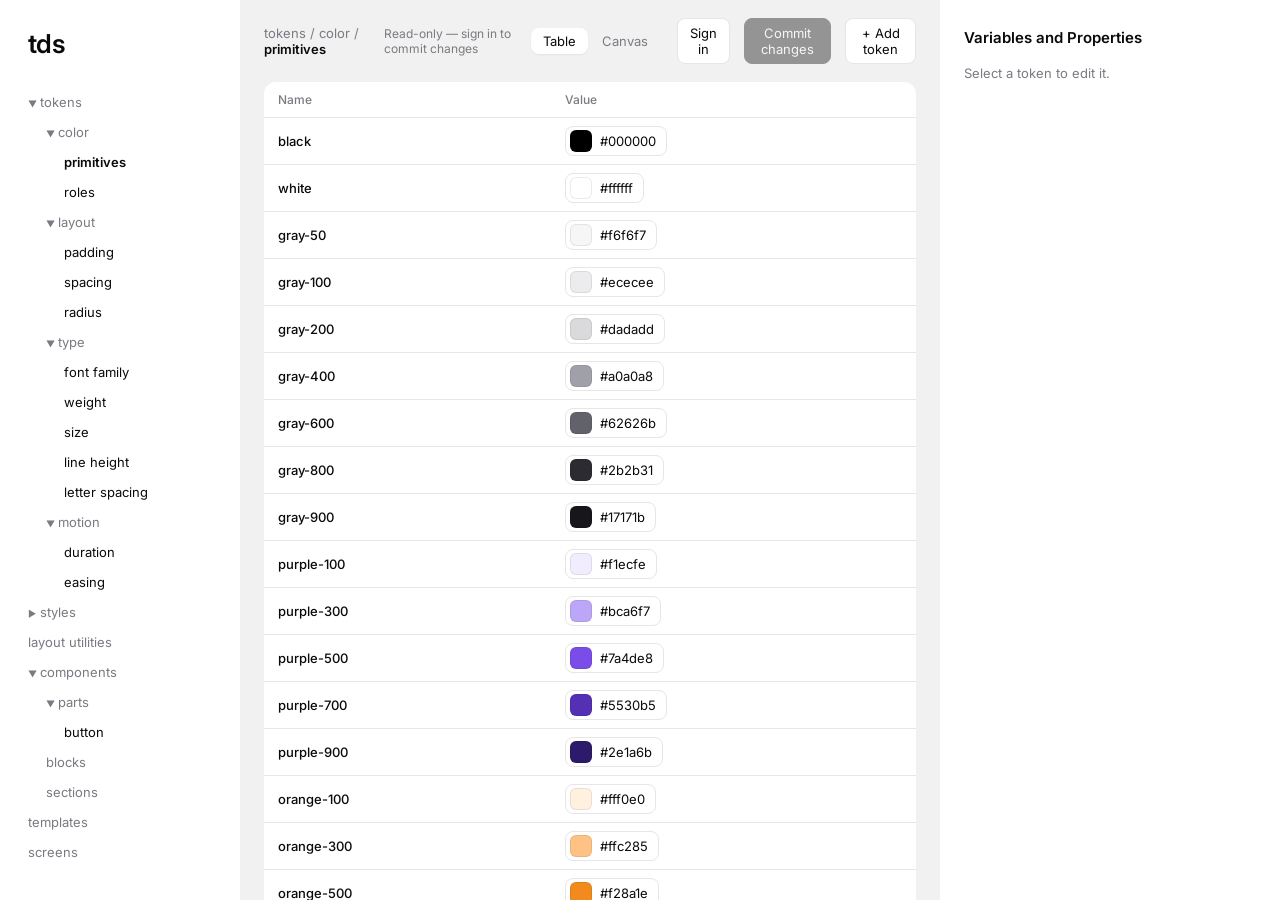
==== editor/index.html @ 75228268 "Add component selection to the editor canvas - Components index and a generic component page rendere" ====
<!doctype html>
<html lang="en">
<head>
  <meta charset="utf-8"><meta name="viewport" content="width=device-width, initial-scale=1">
  <title>tds editor</title>
  <link rel="stylesheet" href="../tds/foundations/fonts.css">
  <link rel="stylesheet" href="editor.css">
</head>
<body>
  <div class="app">
    <nav class="nav" id="nav"></nav>
    <main class="center">
      <header class="center-head">
        <div class="crumbs" id="crumbs"></div>
        <div class="head-actions">
          <span class="status" id="status"></span>
          <div class="seg" id="viewseg"><button data-view="table">Table</button><button data-view="canvas">Canvas</button></div>
          <button class="btn" id="signin" hidden>GitHub</button>
          <button class="btn dark" id="commit" hidden>Commit changes</button>
          <button class="btn" id="add">+ Add token</button>
        </div>
      </header>
      <div class="toolbar" id="toolbar" hidden>
        <select id="device"></select>
        <span class="dims"><input id="dw" type="number" min="200" max="3000"> <span>×</span> <input id="dh" type="number" min="200" max="3000"></span>
        <span class="spacer"></span>
        <div class="seg"><button id="t-wire">Wireframe</button><button id="t-dark">Dark Mode</button></div>
      </div>
      <div class="center-body" id="body"></div>
      <div class="stage" id="stage" hidden><div id="wrap"><div id="frame"><iframe id="screen" src="../preview/index.html" title="canvas"></iframe></div></div></div>
    </main>
    <aside class="panel" id="panel"></aside>
  </div>
  <dialog id="dlg"><form method="dialog" class="dlg">
    <h2>GitHub</h2>
    <p class="mute">Edits are saved as commits to the repo. Create a <a href="https://github.com/settings/personal-access-tokens/new" target="_blank" rel="noopener">fine-grained token</a> for this repository with <b>Contents: Read and write</b>. It is kept only in this browser.</p>
    <div class="field"><label>Token</label><input type="text" id="g-token" class="secret" autocomplete="off" autocapitalize="off" spellcheck="false" data-lpignore="true" data-1p-ignore></div>
    <div class="field"><label>Repository</label><input id="g-repo" placeholder="owner/repo"></div>
    <div class="field"><label>Branch</label><input id="g-branch"></div>
    <div class="dlg-actions"><button class="btn" value="cancel">Cancel</button><button class="btn dark" value="ok">Save</button></div>
  </form></dialog>
  <script type="module" src="editor.js"></script>
</body>
</html>
---- tds/foundations/fonts.css ----
@import url("https://fonts.googleapis.com/css2?family=DM+Mono:wght@400;500&family=Inter:wght@300;400;500;600;700&display=swap");

@font-face {
  font-family: "PP Editorial New";
  font-weight: 400;
  font-style: normal;
  font-display: swap;
  src: url("../assets/fonts/PPEditorialNew-Regular.woff2") format("woff2"),
       url("../assets/fonts/PPEditorialNew-Regular.woff") format("woff");
}
---- editor/editor.css ----
:root { --ink:#0a0a0c; --mute:#7a7a82; --line:#e6e6e8; --soft:#f1f1f1; --chip:#f6f6f6; font-family:Inter,system-ui,sans-serif; font-size:13px; color:var(--ink); }
* { box-sizing:border-box; margin:0; }
body { background:#f6f6f6; height:100vh; overflow:hidden; }
button, input, select { font:inherit; color:inherit; }
.app { display:grid; grid-template-columns:240px minmax(0,1fr) 340px; grid-template-rows:minmax(0,1fr); height:100vh; }

/* nav */
.nav { background:#fff; padding:28px 0 24px 28px; overflow:auto; }
.nav h1 { font-size:26px; font-weight:600; letter-spacing:-.02em; margin-bottom:28px; }
.nav ul { list-style:none; padding:0; }
.nav li > .row { display:block; width:100%; text-align:left; background:none; border:0; padding:7px 0; cursor:pointer; color:var(--ink); }
.nav ul ul { margin-left:18px; }
.nav .row.active { font-weight:600; }
.nav .row.ph { color:var(--mute); }
.nav .row .caret { display:inline-block; width:12px; color:var(--mute); font-size:9px; }

/* center */
.center { background:var(--soft); display:flex; flex-direction:column; min-width:0; }
.center-head { display:flex; justify-content:space-between; align-items:center; padding:18px 24px; }
.crumbs { color:var(--mute); } .crumbs b { color:var(--ink); font-weight:600; }
.head-actions { display:flex; align-items:center; gap:14px; }
.status { color:var(--mute); font-size:12px; } .status.err { color:#c0392b; }
.btn { background:#fff; border:1px solid var(--line); border-radius:8px; padding:6px 12px; cursor:pointer; }
.btn:hover { background:#fafafa; }
.btn.dark { background:var(--ink); color:#fff; border-color:var(--ink); }
.center-body { overflow:auto; padding:0 24px 24px; flex:1; }
.empty { color:var(--mute); padding:40px 0; }

table { width:100%; border-collapse:collapse; background:#fff; border-radius:12px; overflow:hidden; }
th { text-align:left; font-weight:500; color:var(--mute); padding:10px 14px; border-bottom:1px solid var(--line); font-size:12px; }
td { padding:8px 14px; border-bottom:1px solid var(--line); vertical-align:middle; }
tr.item { cursor:pointer; } tr.item:hover td { background:#fafafa; } tr.item.sel td { background:#f1ecfe; }
tr.group td { background:var(--chip); color:var(--mute); font-size:12px; padding:6px 14px; }
td.name { font-weight:500; white-space:nowrap; }

.chip { display:inline-flex; align-items:center; gap:8px; border:1px solid var(--line); border-radius:8px; padding:3px 10px 3px 4px; background:#fff; }
.chip em { font-style:normal; color:var(--mute); }
.sw { --rgba:#000; display:inline-block; width:22px; height:22px; border-radius:6px; border:1px solid rgb(0 0 0 / .08);
  background:linear-gradient(var(--rgba), var(--rgba)), repeating-conic-gradient(#ddd 0 25%, #fff 0 50%) 0 0 / 8px 8px; }
.sw.lg { width:100%; height:72px; border-radius:10px; }
.bar { height:10px; background:#7a4de8; border-radius:3px; max-width:200px; }
.box { width:44px; height:44px; background:#ececee; border:1px solid #c9c9ce; }
.sample { font-size:18px; line-height:1.2; }
.dot-track { width:120px; height:10px; background:#ececee; border-radius:5px; position:relative; }
.dot { position:absolute; top:0; left:0; width:10px; height:10px; border-radius:5px; background:#7a4de8; animation:slide var(--d,240ms) var(--e,ease) infinite alternate; animation-duration:calc(var(--d) * 1); }
@keyframes slide { to { left:110px; } }
.curve { background:#fff; border:1px solid var(--line); border-radius:6px; }
.mute { color:var(--mute); }

/* panel */
.panel { background:#fff; padding:28px 24px; overflow:auto; display:flex; flex-direction:column; gap:14px; }
.panel h2 { font-size:15px; font-weight:600; margin-bottom:4px; }
.field { display:flex; flex-direction:column; gap:5px; }
.field label, .section { color:var(--mute); font-size:12px; }
.section { margin-top:8px; font-weight:600; color:var(--ink); }
.field input, .field select { background:var(--chip); border:1px solid transparent; border-radius:8px; padding:8px 10px; width:100%; }
.field input:focus, .field select:focus { outline:none; border-color:#7a4de8; background:#fff; }
.pair { display:grid; grid-template-columns:1fr 90px; gap:8px; }
.hexrow { display:grid; grid-template-columns:44px 1fr; gap:8px; } .hexrow input[type=color] { padding:2px; height:36px; cursor:pointer; }
.bez { display:grid; grid-template-columns:repeat(4,1fr); gap:6px; }
.err-msg { color:#c0392b; font-size:12px; min-height:14px; }
.spacer { flex:1; }

[hidden] { display:none !important; }

/* view toggle + canvas toolbar */
.seg { display:inline-flex; gap:2px; padding:3px; border-radius:10px; }
.seg button { background:none; border:0; border-radius:8px; padding:5px 12px; cursor:pointer; color:var(--mute); }
.seg button.on { background:#fff; color:var(--ink); box-shadow:0 1px 2px rgb(0 0 0 / .06); }
.toolbar { display:flex; align-items:center; gap:14px; padding:0 24px 12px; color:var(--mute); }
.toolbar select { background:none; border:0; font-size:15px; color:#444; cursor:pointer; padding:4px 0; }
.dims { display:inline-flex; align-items:center; gap:6px; font-size:15px; }
.dims input { width:56px; background:none; border:0; border-bottom:1px solid transparent; color:var(--mute); font-size:15px; text-align:center; -moz-appearance:textfield; }
.dims input::-webkit-inner-spin-button { appearance:none; }
.dims input:focus { outline:none; border-bottom-color:var(--mute); color:var(--ink); }

/* canvas */
.stage { flex:1; min-height:0; display:flex; align-items:center; justify-content:center; padding:8px 24px 24px; overflow:hidden; }
#frame { transform-origin:top left; background:#000; box-shadow:0 12px 40px rgb(0 0 0 / .12); }
#frame.phone { border-radius:44px; padding:10px; }
#frame.plain { border-radius:10px; padding:0; border:1px solid var(--line); background:#fff; }
#screen { display:block; border:0; background:#fff; }
#frame.phone #screen { border-radius:34px; }
#frame.plain #screen { border-radius:9px; }

dialog { border:0; border-radius:14px; padding:0; width:420px; box-shadow:0 20px 60px rgb(0 0 0 / .25); }
dialog::backdrop { background:rgb(0 0 0 / .3); }
.dlg { padding:24px; display:flex; flex-direction:column; gap:14px; }
.dlg a { color:#7a4de8; }
.dlg-actions { display:flex; justify-content:flex-end; gap:8px; margin-top:6px; }
.btn:disabled { opacity:.4; cursor:default; }
.secret { -webkit-text-security:disc; font-family:Menlo,monospace; }
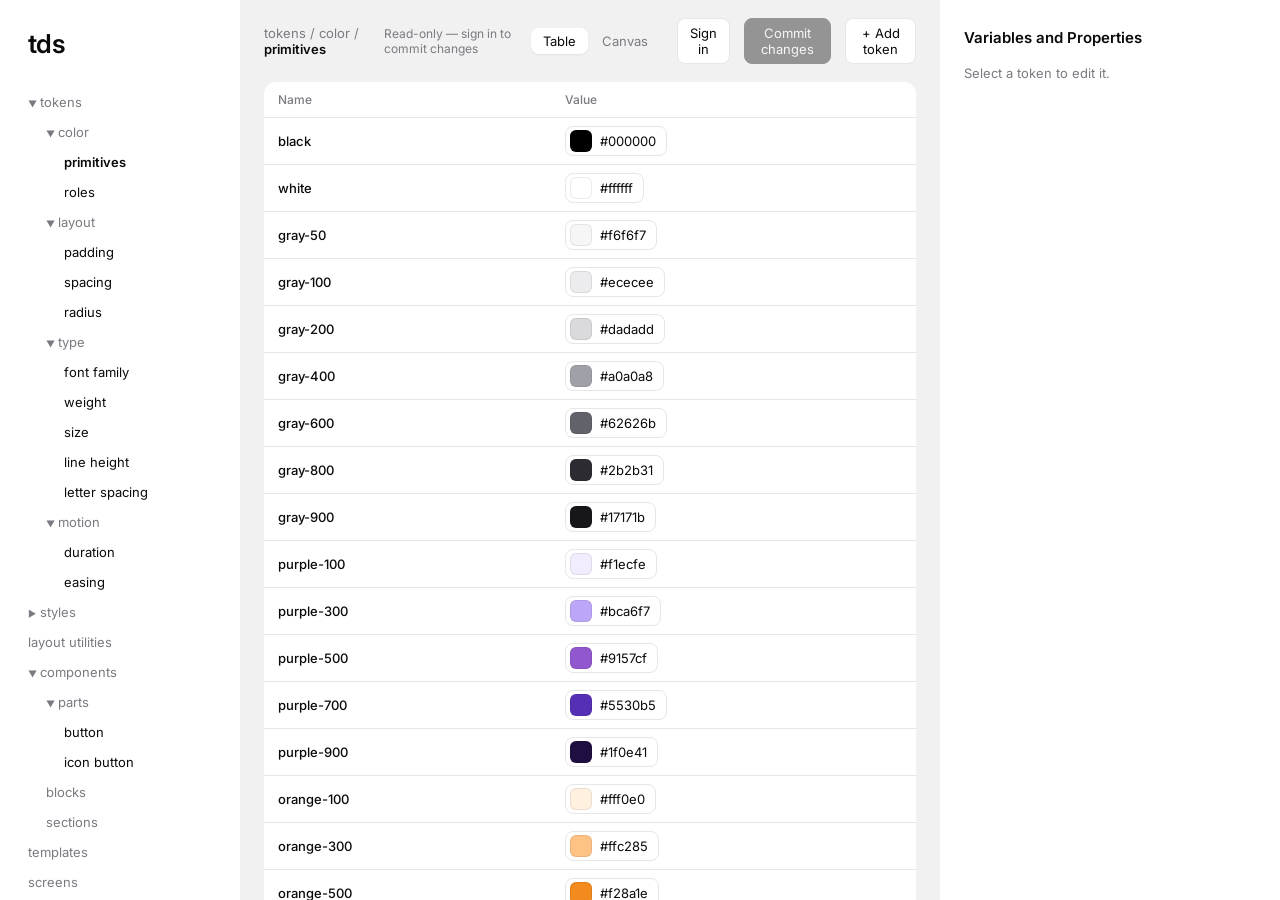
==== commit 2e0b26bf: "Rebuild button from Figma, add icon button, Wireframe Mode switch - Tokens move to the Figma palette" ====
--- a/editor/index.html
+++ b/editor/index.html
@@ -24,7 +24,7 @@
         <select id="device"></select>
         <span class="dims"><input id="dw" type="number" min="200" max="3000"> <span>×</span> <input id="dh" type="number" min="200" max="3000"></span>
         <span class="spacer"></span>
-        <div class="seg"><button id="t-wire">Wireframe</button><button id="t-dark">Dark Mode</button></div>
+        <label class="switch"><span>Wireframe Mode</span><input type="checkbox" id="t-wire" role="switch"><i></i></label>
       </div>
       <div class="center-body" id="body"></div>
       <div class="stage" id="stage" hidden><div id="wrap"><div id="frame"><iframe id="screen" src="../preview/index.html" title="canvas"></iframe></div></div></div>
--- a/editor/editor.css
+++ b/editor/editor.css
@@ -79,7 +79,7 @@
 #frame { transform-origin:top left; background:#000; box-shadow:0 12px 40px rgb(0 0 0 / .12); }
 #frame.phone { border-radius:44px; padding:10px; }
 #frame.plain { border-radius:10px; padding:0; border:1px solid var(--line); background:#fff; }
-#screen { display:block; border:0; background:#fff; }
+#screen { display:block; border:0; background:#17171b; }
 #frame.phone #screen { border-radius:34px; }
 #frame.plain #screen { border-radius:9px; }
 
@@ -90,3 +90,12 @@
 .dlg-actions { display:flex; justify-content:flex-end; gap:8px; margin-top:6px; }
 .btn:disabled { opacity:.4; cursor:default; }
 .secret { -webkit-text-security:disc; font-family:Menlo,monospace; }
+
+/* toggle switch */
+.switch { display:inline-flex; align-items:center; gap:10px; cursor:pointer; color:var(--ink); font-size:14px; user-select:none; }
+.switch input { position:absolute; opacity:0; width:0; height:0; }
+.switch i { position:relative; width:40px; height:24px; border-radius:12px; background:#cfcfd4; transition:background .15s; }
+.switch i::after { content:""; position:absolute; top:3px; left:3px; width:18px; height:18px; border-radius:50%; background:#fff; box-shadow:0 1px 2px rgb(0 0 0 / .25); transition:transform .15s; }
+.switch input:checked + i { background:#1f0e41; }
+.switch input:checked + i::after { transform:translateX(16px); }
+.switch input:focus-visible + i { outline:2px solid #7a4de8; outline-offset:2px; }
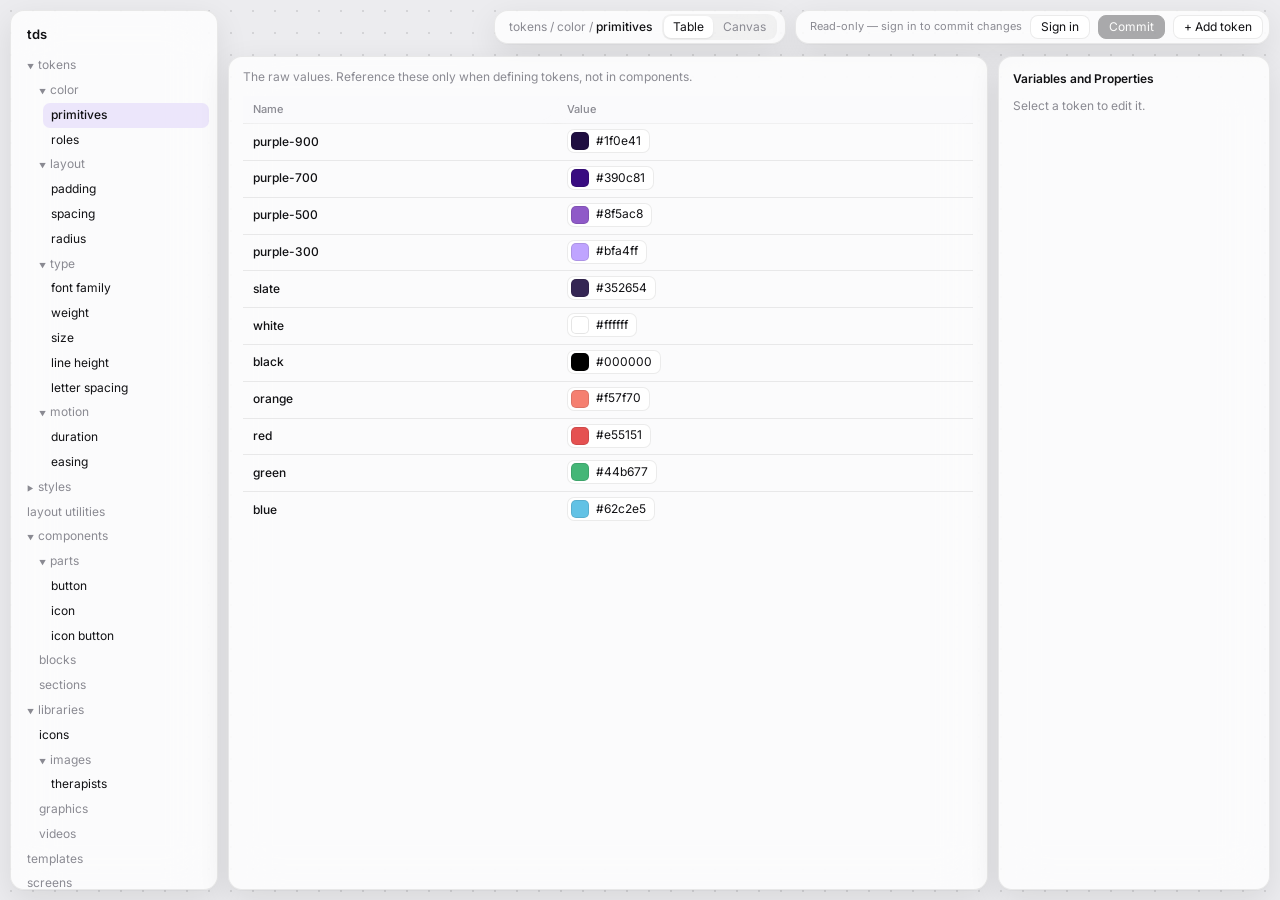
==== commit d5aa897a: "Editor: full-screen canvas with floating panels, ⌘\ hides the UI - Canvas fills the window on a dott" ====
--- a/editor/index.html
+++ b/editor/index.html
@@ -7,30 +7,37 @@
   <link rel="stylesheet" href="editor.css">
 </head>
 <body>
-  <div class="app">
-    <nav class="nav" id="nav"></nav>
-    <main class="center">
-      <header class="center-head">
-        <div class="crumbs" id="crumbs"></div>
-        <div class="head-actions">
-          <span class="status" id="status"></span>
-          <div class="seg" id="viewseg"><button data-view="table">Table</button><button data-view="canvas">Canvas</button></div>
-          <button class="btn" id="signin" hidden>GitHub</button>
-          <button class="btn dark" id="commit" hidden>Commit changes</button>
-          <button class="btn" id="add">+ Add token</button>
-        </div>
-      </header>
-      <div class="toolbar" id="toolbar" hidden>
-        <select id="device"></select>
-        <span class="dims"><input id="dw" type="number" min="200" max="3000"> <span>×</span> <input id="dh" type="number" min="200" max="3000"></span>
-        <span class="spacer"></span>
+  <div class="app" id="app" data-ui="on">
+    <!-- the design: full-screen canvas -->
+    <div class="stage" id="stage" hidden><div id="wrap"><div id="frame"><iframe id="screen" src="../preview/index.html" title="canvas"></iframe></div></div></div>
+
+    <!-- everything below floats on top and hides with ⌘\ -->
+    <nav class="float nav" id="nav"></nav>
+
+    <div class="float tb top" id="topbar">
+      <div class="crumbs" id="crumbs"></div>
+      <div class="group" id="toolbar" hidden>
+        <i class="sep"></i>
+        <select id="device" aria-label="Device"></select>
+        <span class="dims"><input id="dw" type="number" min="200" max="3000" aria-label="Width"><span>×</span><input id="dh" type="number" min="200" max="3000" aria-label="Height"></span>
+        <i class="sep"></i>
         <label class="switch"><span>Wireframe Mode</span><input type="checkbox" id="t-wire" role="switch"><i></i></label>
       </div>
-      <div class="center-body" id="body"></div>
-      <div class="stage" id="stage" hidden><div id="wrap"><div id="frame"><iframe id="screen" src="../preview/index.html" title="canvas"></iframe></div></div></div>
-    </main>
-    <aside class="panel" id="panel"></aside>
+      <div class="seg" id="viewseg"><button data-view="table">Table</button><button data-view="canvas">Canvas</button></div>
+    </div>
+
+    <div class="float tb actions" id="actions">
+      <span class="status" id="status"></span>
+      <button class="btn" id="signin" hidden>GitHub</button>
+      <button class="btn dark" id="commit" hidden>Commit</button>
+      <button class="btn" id="add">+ Add token</button>
+    </div>
+
+    <main class="float sheet" id="sheet"><div class="center-body" id="body"></div></main>
+    <aside class="float panel" id="panel"></aside>
   </div>
+  <div class="hint" id="hint">⌘\ shows the interface</div>
+
   <dialog id="dlg"><form method="dialog" class="dlg">
     <h2>GitHub</h2>
     <p class="mute">Edits are saved as commits to the repo. Create a <a href="https://github.com/settings/personal-access-tokens/new" target="_blank" rel="noopener">fine-grained token</a> for this repository with <b>Contents: Read and write</b>. It is kept only in this browser.</p>
--- a/editor/editor.css
+++ b/editor/editor.css
@@ -1,101 +1,146 @@
-:root { --ink:#0a0a0c; --mute:#7a7a82; --line:#e6e6e8; --soft:#f1f1f1; --chip:#f6f6f6; font-family:Inter,system-ui,sans-serif; font-size:13px; color:var(--ink); }
+/* Editor shell: the design is the hero. A full-screen canvas with small floating panels on top. */
+:root { --ink:#111114; --mute:#8a8a92; --line:rgb(0 0 0 / .08); --chip:rgb(0 0 0 / .045); --accent:#7a4de8;
+  --glass:rgb(255 255 255 / .8); --r:14px; --nav-w:208px; --panel-w:272px; --gap:10px;
+  font-family:Inter,system-ui,sans-serif; font-size:12px; line-height:1.4; color:var(--ink); }
 * { box-sizing:border-box; margin:0; }
-body { background:#f6f6f6; height:100vh; overflow:hidden; }
+[hidden] { display:none !important; }
+body { height:100vh; overflow:hidden; background:#ececef; -webkit-font-smoothing:antialiased; }
 button, input, select { font:inherit; color:inherit; }
-.app { display:grid; grid-template-columns:240px minmax(0,1fr) 340px; grid-template-rows:minmax(0,1fr); height:100vh; }
+button { cursor:pointer; }
+
+.app { position:fixed; inset:0; background:#ececef radial-gradient(circle, rgb(0 0 0 / .1) 1px, transparent 1.2px) 0 0 / 22px 22px; }
+
+/* floating surfaces */
+.float { position:absolute; background:var(--glass); backdrop-filter:blur(24px) saturate(1.5); -webkit-backdrop-filter:blur(24px) saturate(1.5);
+  border:1px solid var(--line); border-radius:var(--r); box-shadow:0 1px 1px rgb(0 0 0 / .03), 0 10px 32px rgb(0 0 0 / .09);
+  transition:opacity .18s ease, transform .22s ease; }
+.app[data-ui="off"] .float { opacity:0; pointer-events:none; }
+.app[data-ui="off"] .nav { transform:translateX(-12px); }
+.app[data-ui="off"] .panel, .app[data-ui="off"] .actions { transform:translateX(12px); }
+.app[data-ui="off"] .top { transform:translate(-50%,-8px); }
+.hint { position:fixed; left:50%; bottom:18px; transform:translateX(-50%); padding:6px 12px; border-radius:999px; background:rgb(17 17 20 / .8); color:#fff; font-size:11px;
+  opacity:0; pointer-events:none; transition:opacity .25s; }
+.hint.show { opacity:1; }
 
 /* nav */
-.nav { background:#fff; padding:28px 0 24px 28px; overflow:auto; }
-.nav h1 { font-size:26px; font-weight:600; letter-spacing:-.02em; margin-bottom:28px; }
+.nav { left:var(--gap); top:var(--gap); bottom:var(--gap); width:var(--nav-w); padding:14px 8px 12px; overflow:auto; }
+.nav h1 { font-size:13px; font-weight:600; letter-spacing:-.01em; padding:0 8px; margin-bottom:10px; }
 .nav ul { list-style:none; padding:0; }
-.nav li > .row { display:block; width:100%; text-align:left; background:none; border:0; padding:7px 0; cursor:pointer; color:var(--ink); }
-.nav ul ul { margin-left:18px; }
-.nav .row.active { font-weight:600; }
+.nav ul ul { margin-left:12px; }
+.nav li > .row { display:block; width:100%; text-align:left; background:none; border:0; border-radius:7px; padding:4px 8px; color:var(--ink); }
+.nav li > .row:hover { background:var(--chip); }
+.nav .row.active { background:rgb(122 77 232 / .12); font-weight:500; }
 .nav .row.ph { color:var(--mute); }
-.nav .row .caret { display:inline-block; width:12px; color:var(--mute); font-size:9px; }
+.nav .row .caret { display:inline-block; width:11px; color:var(--mute); font-size:7px; }
 
-/* center */
-.center { background:var(--soft); display:flex; flex-direction:column; min-width:0; }
-.center-head { display:flex; justify-content:space-between; align-items:center; padding:18px 24px; }
-.crumbs { color:var(--mute); } .crumbs b { color:var(--ink); font-weight:600; }
-.head-actions { display:flex; align-items:center; gap:14px; }
-.status { color:var(--mute); font-size:12px; } .status.err { color:#c0392b; }
-.btn { background:#fff; border:1px solid var(--line); border-radius:8px; padding:6px 12px; cursor:pointer; }
-.btn:hover { background:#fafafa; }
+/* top bar + actions */
+.tb { height:34px; display:flex; align-items:center; gap:10px; padding:0 8px 0 14px; white-space:nowrap; }
+.top { top:var(--gap); left:50%; transform:translateX(-50%); max-width:calc(100vw - 2*(var(--nav-w) + 3*var(--gap)) - 40px); }
+.group { display:flex; align-items:center; gap:10px; }
+.sep { width:1px; height:14px; background:var(--line); }
+.crumbs { color:var(--mute); overflow:hidden; text-overflow:ellipsis; } .crumbs b { color:var(--ink); font-weight:500; }
+.actions { top:var(--gap); right:var(--gap); padding:0 6px 0 14px; gap:8px; }
+.status { color:var(--mute); font-size:11px; max-width:220px; overflow:hidden; text-overflow:ellipsis; } .status.err { color:#c0392b; }
+
+.btn { background:rgb(255 255 255 / .9); border:1px solid var(--line); border-radius:8px; padding:3px 10px; height:24px; }
+.btn:hover { background:#fff; }
 .btn.dark { background:var(--ink); color:#fff; border-color:var(--ink); }
-.center-body { overflow:auto; padding:0 24px 24px; flex:1; }
-.empty { color:var(--mute); padding:40px 0; }
+.btn:disabled { opacity:.35; cursor:default; }
 
-table { width:100%; border-collapse:collapse; background:#fff; border-radius:12px; overflow:hidden; }
-th { text-align:left; font-weight:500; color:var(--mute); padding:10px 14px; border-bottom:1px solid var(--line); font-size:12px; }
-td { padding:8px 14px; border-bottom:1px solid var(--line); vertical-align:middle; }
-tr.item { cursor:pointer; } tr.item:hover td { background:#fafafa; } tr.item.sel td { background:#f1ecfe; }
-tr.group td { background:var(--chip); color:var(--mute); font-size:12px; padding:6px 14px; }
+.seg { display:inline-flex; gap:1px; padding:2px; border-radius:9px; background:var(--chip); }
+.seg button { background:none; border:0; border-radius:7px; padding:2px 9px; color:var(--mute); height:22px; }
+.seg button.on { background:#fff; color:var(--ink); box-shadow:0 1px 2px rgb(0 0 0 / .08); }
+
+.top select { background:none; border:0; color:var(--ink); padding:2px 0; max-width:130px; }
+.dims { display:inline-flex; align-items:center; gap:3px; color:var(--mute); }
+.dims input { width:38px; background:none; border:0; text-align:center; color:var(--mute); -moz-appearance:textfield; padding:2px 0; border-radius:4px; }
+.dims input::-webkit-inner-spin-button { appearance:none; }
+.dims input:focus { outline:none; background:var(--chip); color:var(--ink); }
+
+.switch { display:inline-flex; align-items:center; gap:7px; cursor:pointer; user-select:none; }
+.switch input { position:absolute; opacity:0; width:0; height:0; }
+.switch i { position:relative; width:26px; height:16px; border-radius:8px; background:#cdcdd3; transition:background .15s; }
+.switch i::after { content:""; position:absolute; top:2px; left:2px; width:12px; height:12px; border-radius:50%; background:#fff; box-shadow:0 1px 2px rgb(0 0 0 / .25); transition:transform .15s; }
+.switch input:checked + i { background:var(--ink); }
+.switch input:checked + i::after { transform:translateX(10px); }
+.switch input:focus-visible + i { outline:2px solid var(--accent); outline-offset:2px; }
+
+/* sheet (tokens, libraries) */
+.sheet { left:calc(var(--nav-w) + 2*var(--gap)); right:calc(var(--panel-w) + 2*var(--gap)); top:56px; bottom:var(--gap); display:flex; flex-direction:column; min-width:0; overflow:hidden; }
+.center-body { overflow:auto; padding:10px 14px 16px; flex:1; }
+.empty { color:var(--mute); padding:32px 0; }
+.mute { color:var(--mute); }
+.desc { margin:2px 0 10px; }
+
+table { width:100%; border-collapse:collapse; }
+th { text-align:left; font-weight:500; color:var(--mute); padding:6px 10px; font-size:11px; position:sticky; top:-10px; background:rgb(250 250 252 / .92); backdrop-filter:blur(8px); }
+td { padding:5px 10px; border-top:1px solid var(--line); vertical-align:middle; }
+tr.item { cursor:pointer; } tr.item:hover td { background:rgb(0 0 0 / .03); } tr.item.sel td { background:rgb(122 77 232 / .1); }
+tr.group td { color:var(--mute); font-size:11px; padding:10px 10px 4px; border-top:0; }
 td.name { font-weight:500; white-space:nowrap; }
 
-.chip { display:inline-flex; align-items:center; gap:8px; border:1px solid var(--line); border-radius:8px; padding:3px 10px 3px 4px; background:#fff; }
+.chip { display:inline-flex; align-items:center; gap:7px; border:1px solid var(--line); border-radius:7px; padding:2px 8px 2px 3px; background:#fff; }
 .chip em { font-style:normal; color:var(--mute); }
-.sw { --rgba:#000; display:inline-block; width:22px; height:22px; border-radius:6px; border:1px solid rgb(0 0 0 / .08);
+.sw { --rgba:#000; display:inline-block; width:18px; height:18px; border-radius:5px; border:1px solid rgb(0 0 0 / .1);
   background:linear-gradient(var(--rgba), var(--rgba)), repeating-conic-gradient(#ddd 0 25%, #fff 0 50%) 0 0 / 8px 8px; }
-.sw.lg { width:100%; height:72px; border-radius:10px; }
-.bar { height:10px; background:#7a4de8; border-radius:3px; max-width:200px; }
-.box { width:44px; height:44px; background:#ececee; border:1px solid #c9c9ce; }
-.sample { font-size:18px; line-height:1.2; }
-.dot-track { width:120px; height:10px; background:#ececee; border-radius:5px; position:relative; }
-.dot { position:absolute; top:0; left:0; width:10px; height:10px; border-radius:5px; background:#7a4de8; animation:slide var(--d,240ms) var(--e,ease) infinite alternate; animation-duration:calc(var(--d) * 1); }
-@keyframes slide { to { left:110px; } }
+.sw.lg { width:100%; height:64px; border-radius:10px; }
+.bar { height:8px; background:var(--accent); border-radius:3px; max-width:200px; }
+.box { width:36px; height:36px; background:#ececee; border:1px solid #c9c9ce; }
+.sample { font-size:15px; line-height:1.2; }
+.dot-track { width:100px; height:8px; background:#ececee; border-radius:4px; position:relative; }
+.dot { position:absolute; top:0; left:0; width:8px; height:8px; border-radius:4px; background:var(--accent); animation:slide var(--d,240ms) var(--e,ease) infinite alternate; animation-duration:calc(var(--d) * 1); }
+@keyframes slide { to { left:92px; } }
 .curve { background:#fff; border:1px solid var(--line); border-radius:6px; }
-.mute { color:var(--mute); }
+.gradsw { display:block; width:26px; height:26px; border-radius:7px; border:1px solid rgb(0 0 0 / .08); }
+.gradsw.lg { width:100%; height:80px; border-radius:10px; }
 
-/* panel */
-.panel { background:#fff; padding:28px 24px; overflow:auto; display:flex; flex-direction:column; gap:14px; }
-.panel h2 { font-size:15px; font-weight:600; margin-bottom:4px; }
-.field { display:flex; flex-direction:column; gap:5px; }
-.field label, .section { color:var(--mute); font-size:12px; }
-.section { margin-top:8px; font-weight:600; color:var(--ink); }
-.field input, .field select { background:var(--chip); border:1px solid transparent; border-radius:8px; padding:8px 10px; width:100%; }
-.field input:focus, .field select:focus { outline:none; border-color:#7a4de8; background:#fff; }
-.pair { display:grid; grid-template-columns:1fr 90px; gap:8px; }
-.hexrow { display:grid; grid-template-columns:44px 1fr; gap:8px; } .hexrow input[type=color] { padding:2px; height:36px; cursor:pointer; }
-.bez { display:grid; grid-template-columns:repeat(4,1fr); gap:6px; }
-.err-msg { color:#c0392b; font-size:12px; min-height:14px; }
+/* properties panel */
+.panel { right:var(--gap); top:56px; bottom:var(--gap); width:var(--panel-w); padding:14px; overflow:auto; display:flex; flex-direction:column; gap:10px; }
+.panel h2 { font-size:12px; font-weight:600; }
+.field { display:flex; flex-direction:column; gap:4px; }
+.field label { color:var(--mute); font-size:11px; }
+.section { margin-top:6px; font-weight:600; font-size:11px; }
+.field input, .field select { background:var(--chip); border:1px solid transparent; border-radius:8px; padding:0 8px; height:28px; width:100%; }
+.field input:focus, .field select:focus { outline:none; border-color:var(--accent); background:#fff; }
+.field input[readonly] { color:#55555c; }
+.pair { display:grid; grid-template-columns:1fr 64px; gap:6px; }
+.hexrow { display:grid; grid-template-columns:34px 1fr; gap:6px; } .hexrow input[type=color] { padding:2px; height:28px; cursor:pointer; }
+.bez { display:grid; grid-template-columns:repeat(4,1fr); gap:5px; }
+.err-msg { color:#c0392b; font-size:11px; min-height:12px; }
 .spacer { flex:1; }
 
-[hidden] { display:none !important; }
-
-/* view toggle + canvas toolbar */
-.seg { display:inline-flex; gap:2px; padding:3px; border-radius:10px; }
-.seg button { background:none; border:0; border-radius:8px; padding:5px 12px; cursor:pointer; color:var(--mute); }
-.seg button.on { background:#fff; color:var(--ink); box-shadow:0 1px 2px rgb(0 0 0 / .06); }
-.toolbar { display:flex; align-items:center; gap:14px; padding:0 24px 12px; color:var(--mute); }
-.toolbar select { background:none; border:0; font-size:15px; color:#444; cursor:pointer; padding:4px 0; }
-.dims { display:inline-flex; align-items:center; gap:6px; font-size:15px; }
-.dims input { width:56px; background:none; border:0; border-bottom:1px solid transparent; color:var(--mute); font-size:15px; text-align:center; -moz-appearance:textfield; }
-.dims input::-webkit-inner-spin-button { appearance:none; }
-.dims input:focus { outline:none; border-bottom-color:var(--mute); color:var(--ink); }
-
 /* canvas */
-.stage { flex:1; min-height:0; display:flex; align-items:center; justify-content:center; padding:8px 24px 24px; overflow:hidden; }
-#frame { transform-origin:top left; background:#000; box-shadow:0 12px 40px rgb(0 0 0 / .12); }
+.stage { position:absolute; inset:0; overflow:hidden; }
+#wrap { position:absolute; transition:left .24s ease, top .24s ease, width .24s ease, height .24s ease; }
+#frame { transform-origin:top left; background:#000; box-shadow:0 2px 6px rgb(0 0 0 / .08), 0 24px 60px rgb(0 0 0 / .18); transition:transform .24s ease; }
 #frame.phone { border-radius:44px; padding:10px; }
 #frame.plain { border-radius:10px; padding:0; border:1px solid var(--line); background:#fff; }
 #screen { display:block; border:0; background:#17171b; }
 #frame.phone #screen { border-radius:34px; }
 #frame.plain #screen { border-radius:9px; }
 
-dialog { border:0; border-radius:14px; padding:0; width:420px; box-shadow:0 20px 60px rgb(0 0 0 / .25); }
-dialog::backdrop { background:rgb(0 0 0 / .3); }
-.dlg { padding:24px; display:flex; flex-direction:column; gap:14px; }
-.dlg a { color:#7a4de8; }
-.dlg-actions { display:flex; justify-content:flex-end; gap:8px; margin-top:6px; }
-.btn:disabled { opacity:.4; cursor:default; }
+/* dialog */
+dialog { border:0; border-radius:16px; padding:0; width:400px; box-shadow:0 20px 60px rgb(0 0 0 / .25); }
+dialog::backdrop { background:rgb(0 0 0 / .25); backdrop-filter:blur(2px); }
+.dlg { padding:20px; display:flex; flex-direction:column; gap:12px; }
+.dlg h2 { font-size:14px; }
+.dlg a { color:var(--accent); }
+.dlg-actions { display:flex; justify-content:flex-end; gap:6px; margin-top:4px; }
 .secret { -webkit-text-security:disc; font-family:Menlo,monospace; }
 
-/* toggle switch */
-.switch { display:inline-flex; align-items:center; gap:10px; cursor:pointer; color:var(--ink); font-size:14px; user-select:none; }
-.switch input { position:absolute; opacity:0; width:0; height:0; }
-.switch i { position:relative; width:40px; height:24px; border-radius:12px; background:#cfcfd4; transition:background .15s; }
-.switch i::after { content:""; position:absolute; top:3px; left:3px; width:18px; height:18px; border-radius:50%; background:#fff; box-shadow:0 1px 2px rgb(0 0 0 / .25); transition:transform .15s; }
-.switch input:checked + i { background:#1f0e41; }
-.switch input:checked + i::after { transform:translateX(16px); }
-.switch input:focus-visible + i { outline:2px solid #7a4de8; outline-offset:2px; }
+/* libraries */
+.lib-grid { display:grid; gap:8px; }
+.lib-grid.icons  { grid-template-columns:repeat(auto-fill,minmax(88px,1fr)); }
+.lib-grid.photos { grid-template-columns:repeat(auto-fill,minmax(168px,1fr)); }
+.tile { background:rgb(255 255 255 / .7); border:2px solid transparent; border-radius:11px; padding:6px; text-align:left; display:flex; flex-direction:column; gap:6px; }
+.tile:hover { border-color:var(--line); } .tile.sel { border-color:var(--accent); }
+.thumb { display:grid; place-items:center; border-radius:7px; overflow:hidden; }
+.icons .thumb { background:#1f0e41; height:60px; }
+.photos .thumb { background:#ececee; aspect-ratio:4/3; }
+.photos .thumb img { width:100%; height:100%; object-fit:cover; }
+.cap { font-size:11px; color:var(--mute); overflow:hidden; text-overflow:ellipsis; white-space:nowrap; }
+.mask { display:block; width:24px; height:24px; background:#fff; -webkit-mask-repeat:no-repeat; mask-repeat:no-repeat; -webkit-mask-position:center; mask-position:center; -webkit-mask-size:contain; mask-size:contain; }
+.mask.big { width:56px; height:56px; }
+.asset-prev { border-radius:11px; background:#ececee; display:grid; place-items:center; padding:14px; min-height:120px; overflow:hidden; }
+.asset-prev.icons { background:#1f0e41; }
+.asset-prev img { max-width:100%; max-height:220px; border-radius:6px; }
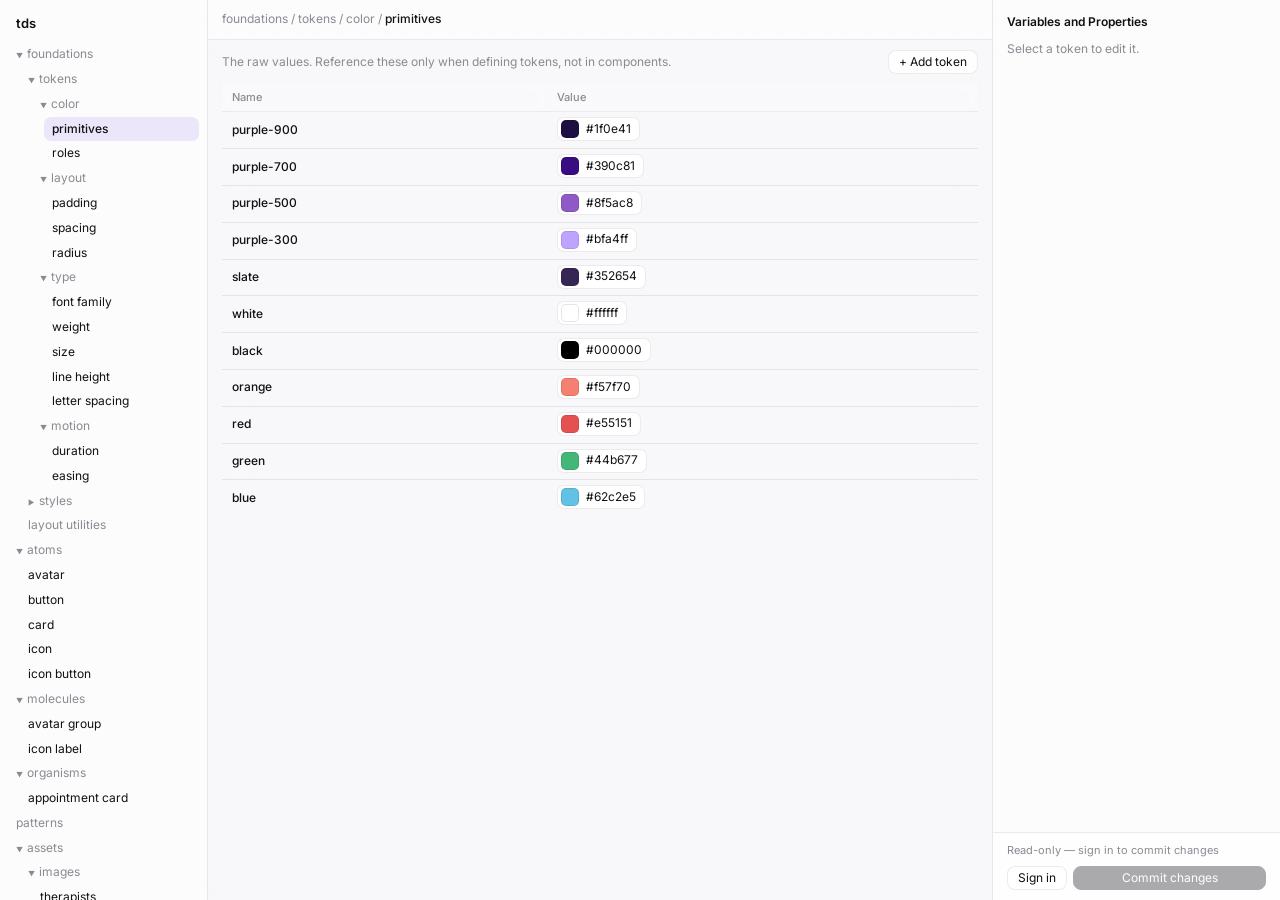
==== commit b084d511: "Flush panels, single-instance organisms, and Edit Component with saved defaults - Nav, properties pa" ====
--- a/editor/index.html
+++ b/editor/index.html
@@ -3,49 +3,30 @@
 <head>
   <meta charset="utf-8"><meta name="viewport" content="width=device-width, initial-scale=1">
   <title>tds editor</title>
-  <link rel="stylesheet" href="../tds/foundations/fonts.css">
-  <link rel="stylesheet" href="editor.css">
+  <style>html, body { margin: 0; height: 100%; background: #ececef; }</style>
 </head>
 <body>
-  <div class="app" id="app" data-ui="on">
-    <!-- the design: full-screen canvas -->
-    <div class="stage" id="stage" hidden><div id="wrap"><div id="frame"><iframe id="screen" src="../preview/index.html" title="canvas"></iframe></div></div></div>
-
-    <!-- everything below floats on top and hides with ⌘\ -->
-    <nav class="float nav" id="nav"></nav>
-
-    <div class="float tb top" id="topbar">
-      <div class="crumbs" id="crumbs"></div>
-      <div class="group" id="toolbar" hidden>
-        <i class="sep"></i>
-        <select id="device" aria-label="Device"></select>
-        <span class="dims"><input id="dw" type="number" min="200" max="3000" aria-label="Width"><span>×</span><input id="dh" type="number" min="200" max="3000" aria-label="Height"></span>
-        <i class="sep"></i>
-        <label class="switch"><span>Wireframe Mode</span><input type="checkbox" id="t-wire" role="switch"><i></i></label>
-      </div>
-      <div class="seg" id="viewseg"><button data-view="table">Table</button><button data-view="canvas">Canvas</button></div>
-    </div>
-
-    <div class="float tb actions" id="actions">
-      <span class="status" id="status"></span>
-      <button class="btn" id="signin" hidden>GitHub</button>
-      <button class="btn dark" id="commit" hidden>Commit</button>
-      <button class="btn" id="add">+ Add token</button>
-    </div>
-
-    <main class="float sheet" id="sheet"><div class="center-body" id="body"></div></main>
-    <aside class="float panel" id="panel"></aside>
-  </div>
-  <div class="hint" id="hint">⌘\ shows the interface</div>
-
-  <dialog id="dlg"><form method="dialog" class="dlg">
-    <h2>GitHub</h2>
-    <p class="mute">Edits are saved as commits to the repo. Create a <a href="https://github.com/settings/personal-access-tokens/new" target="_blank" rel="noopener">fine-grained token</a> for this repository with <b>Contents: Read and write</b>. It is kept only in this browser.</p>
-    <div class="field"><label>Token</label><input type="text" id="g-token" class="secret" autocomplete="off" autocapitalize="off" spellcheck="false" data-lpignore="true" data-1p-ignore></div>
-    <div class="field"><label>Repository</label><input id="g-repo" placeholder="owner/repo"></div>
-    <div class="field"><label>Branch</label><input id="g-branch"></div>
-    <div class="dlg-actions"><button class="btn" value="cancel">Cancel</button><button class="btn dark" value="ok">Save</button></div>
-  </form></dialog>
-  <script type="module" src="editor.js"></script>
+<script>
+/* Loader — keep this file tiny and stable. GitHub Pages lets browsers cache files for ~10 minutes, so
+   after a deploy the page, stylesheet and scripts could come from different versions. Instead we read
+   the deploy version with a unique URL (so neither the browser nor GitHub's CDN can serve a stale copy), then
+   load everything else with that version in its URL. */
+(async () => {
+  let v;
+  try { v = (await (await fetch('../version.json?t=' + Date.now(), { cache: 'no-store' })).json()).v; } catch { v = Date.now(); } // local dev: always fresh
+  window.__V = v;
+  const q = '?v=' + v;
+  const css = (href) => new Promise((done) => {
+    const l = document.createElement('link'); l.rel = 'stylesheet'; l.href = href + q; l.onload = l.onerror = done; document.head.append(l);
+  });
+  const [shell] = await Promise.all([fetch('shell.html' + q).then((r) => r.text()), css('../tds/foundations/fonts.css'), css('editor.css')]);
+  document.body.insertAdjacentHTML('afterbegin', shell);
+  // version the modules' own imports too
+  const map = document.createElement('script'); map.type = 'importmap';
+  map.textContent = JSON.stringify({ imports: { './github.js': './github.js' + q, '../tools/build-tokens.js': '../tools/build-tokens.js' + q, '../tools/build-defaults.js': '../tools/build-defaults.js' + q } });
+  document.head.append(map);
+  import('./editor.js' + q);
+})();
+</script>
 </body>
 </html>
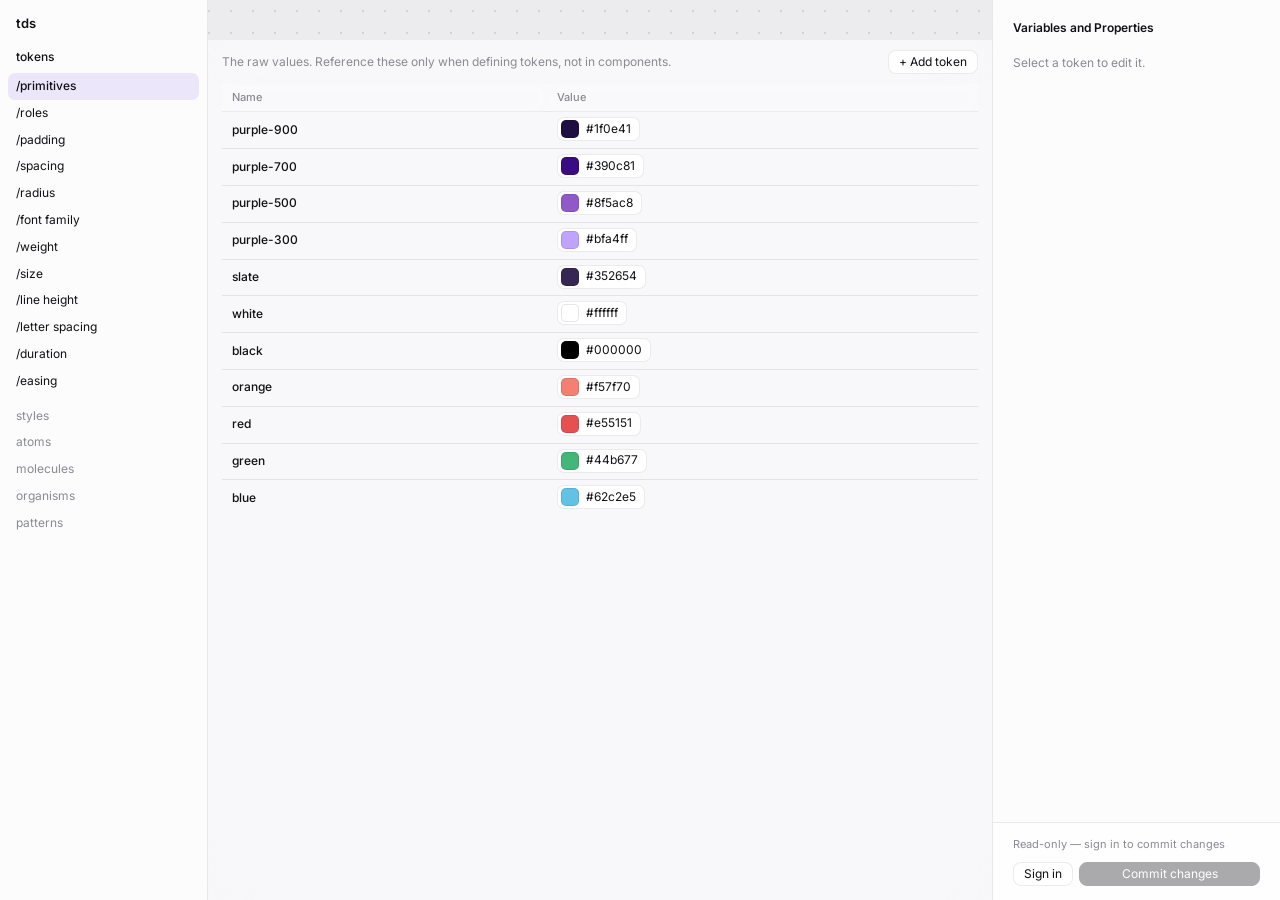
==== commit 082ced49: "Type styles: type.json + generated type.css (Headline 1/2, Subhead, Body lg/md/sm/xs), editor page u" ====
--- a/editor/index.html
+++ b/editor/index.html
@@ -23,7 +23,7 @@
   document.body.insertAdjacentHTML('afterbegin', shell);
   // version the modules' own imports too
   const map = document.createElement('script'); map.type = 'importmap';
-  map.textContent = JSON.stringify({ imports: { './github.js': './github.js' + q, '../tools/build-tokens.js': '../tools/build-tokens.js' + q, '../tools/build-defaults.js': '../tools/build-defaults.js' + q } });
+  map.textContent = JSON.stringify({ imports: { './github.js': './github.js' + q, '../tools/build-tokens.js': '../tools/build-tokens.js' + q, '../tools/build-defaults.js': '../tools/build-defaults.js' + q, '../tools/build-type.js': '../tools/build-type.js' + q } });
   document.head.append(map);
   import('./editor.js' + q);
 })();
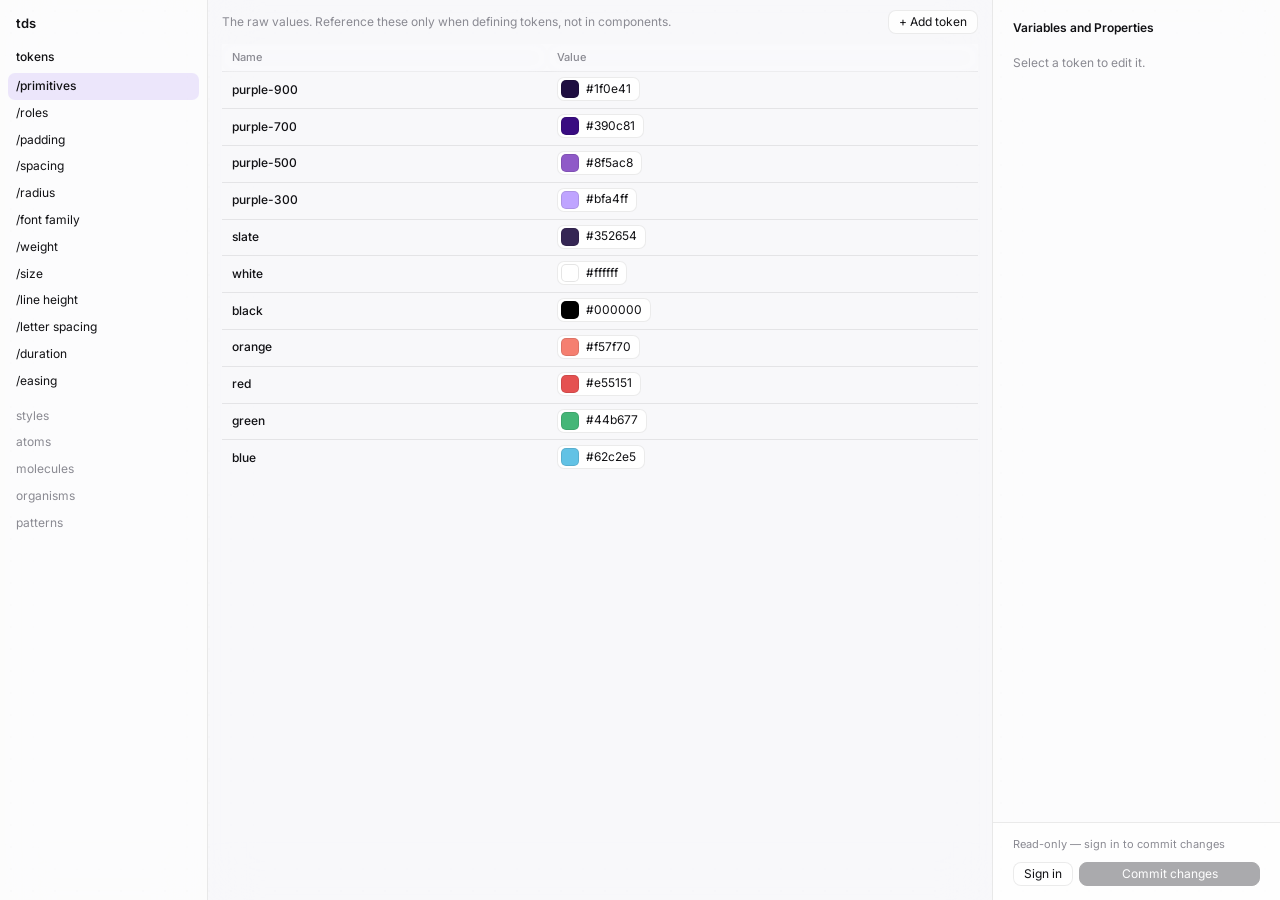
==== commit 0e45006c: "Compile up front: deploy builds one stylesheet and one data bundle (95 requests per page -> ~20); pa" ====
--- a/editor/index.html
+++ b/editor/index.html
@@ -23,7 +23,7 @@
   document.body.insertAdjacentHTML('afterbegin', shell);
   // version the modules' own imports too
   const map = document.createElement('script'); map.type = 'importmap';
-  map.textContent = JSON.stringify({ imports: { './github.js': './github.js' + q, '../tools/build-tokens.js': '../tools/build-tokens.js' + q, '../tools/build-defaults.js': '../tools/build-defaults.js' + q, '../tools/build-type.js': '../tools/build-type.js' + q } });
+  map.textContent = JSON.stringify({ imports: { './github.js': './github.js' + q, '../tools/build-tokens.js': '../tools/build-tokens.js' + q, '../tools/build-defaults.js': '../tools/build-defaults.js' + q, '../tools/build-type.js': '../tools/build-type.js' + q, '../tools/data.js': '../tools/data.js' + q } });
   document.head.append(map);
   import('./editor.js' + q);
 })();
